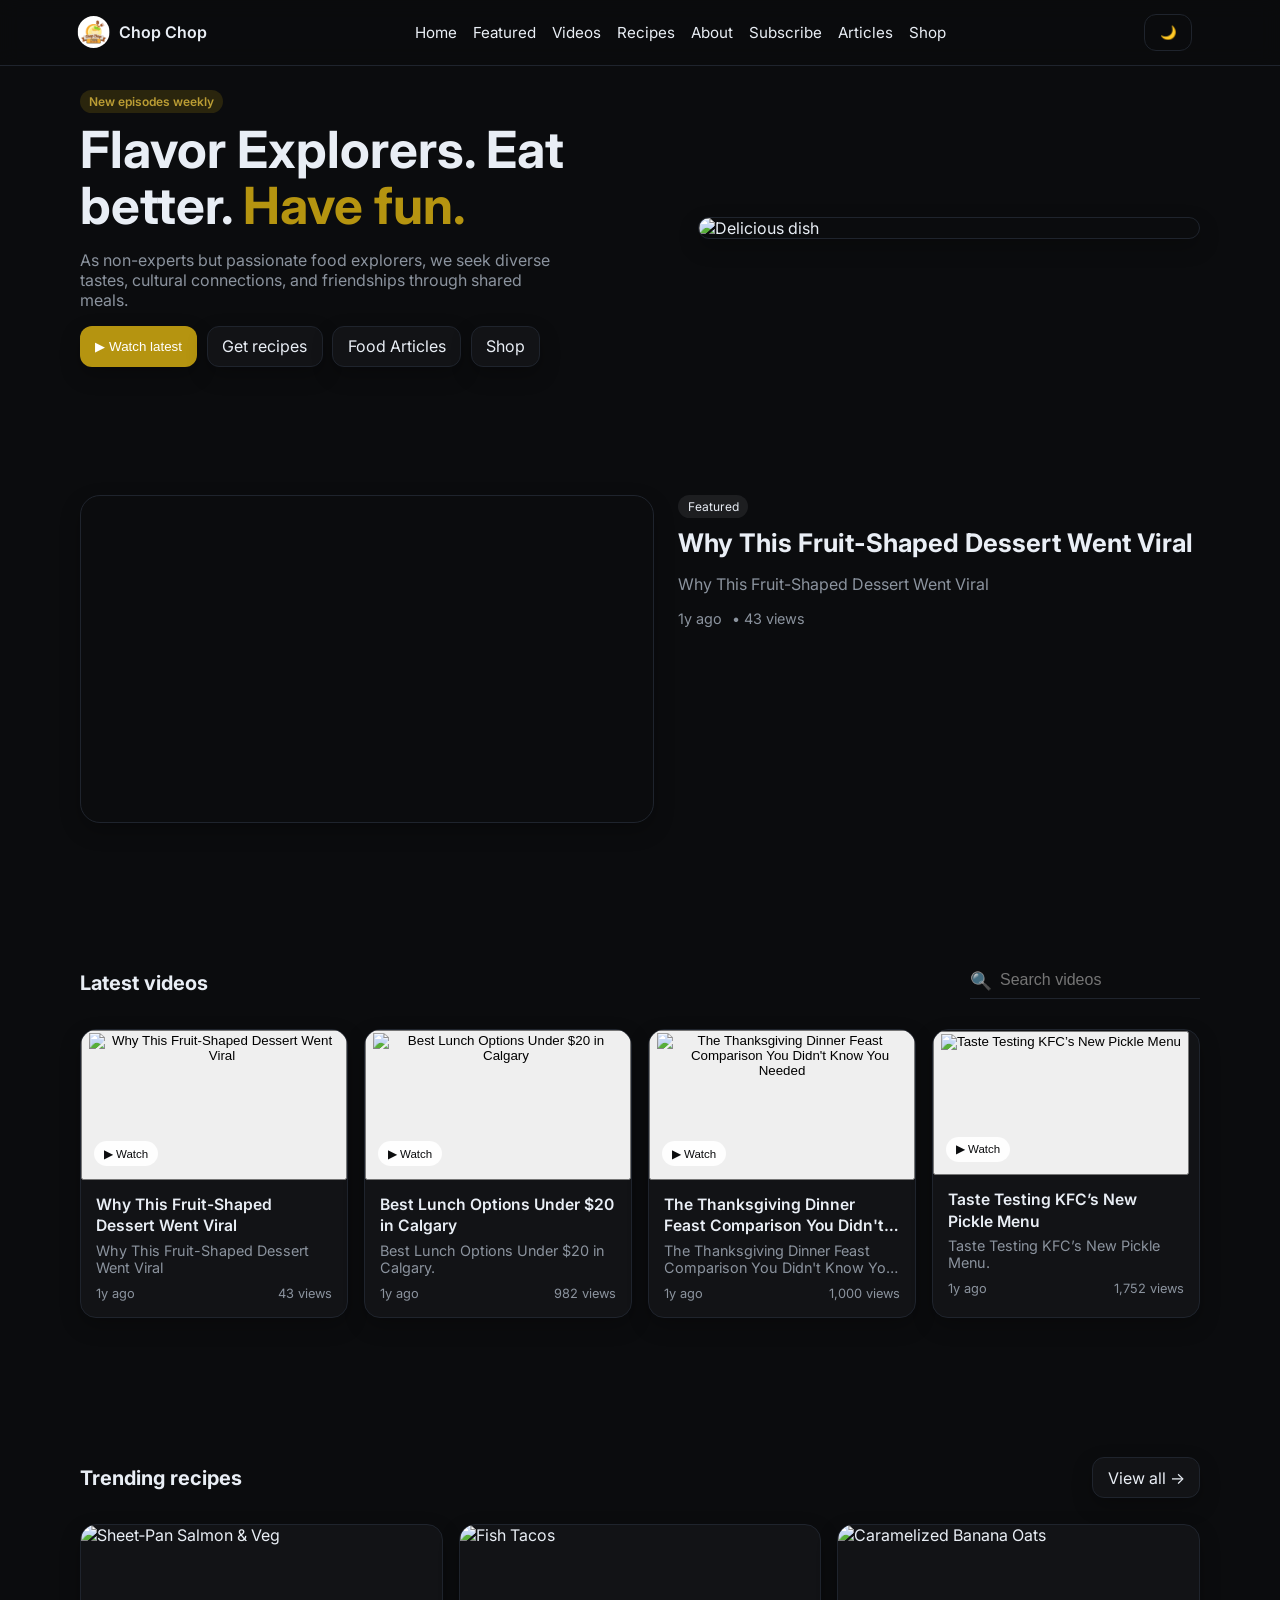
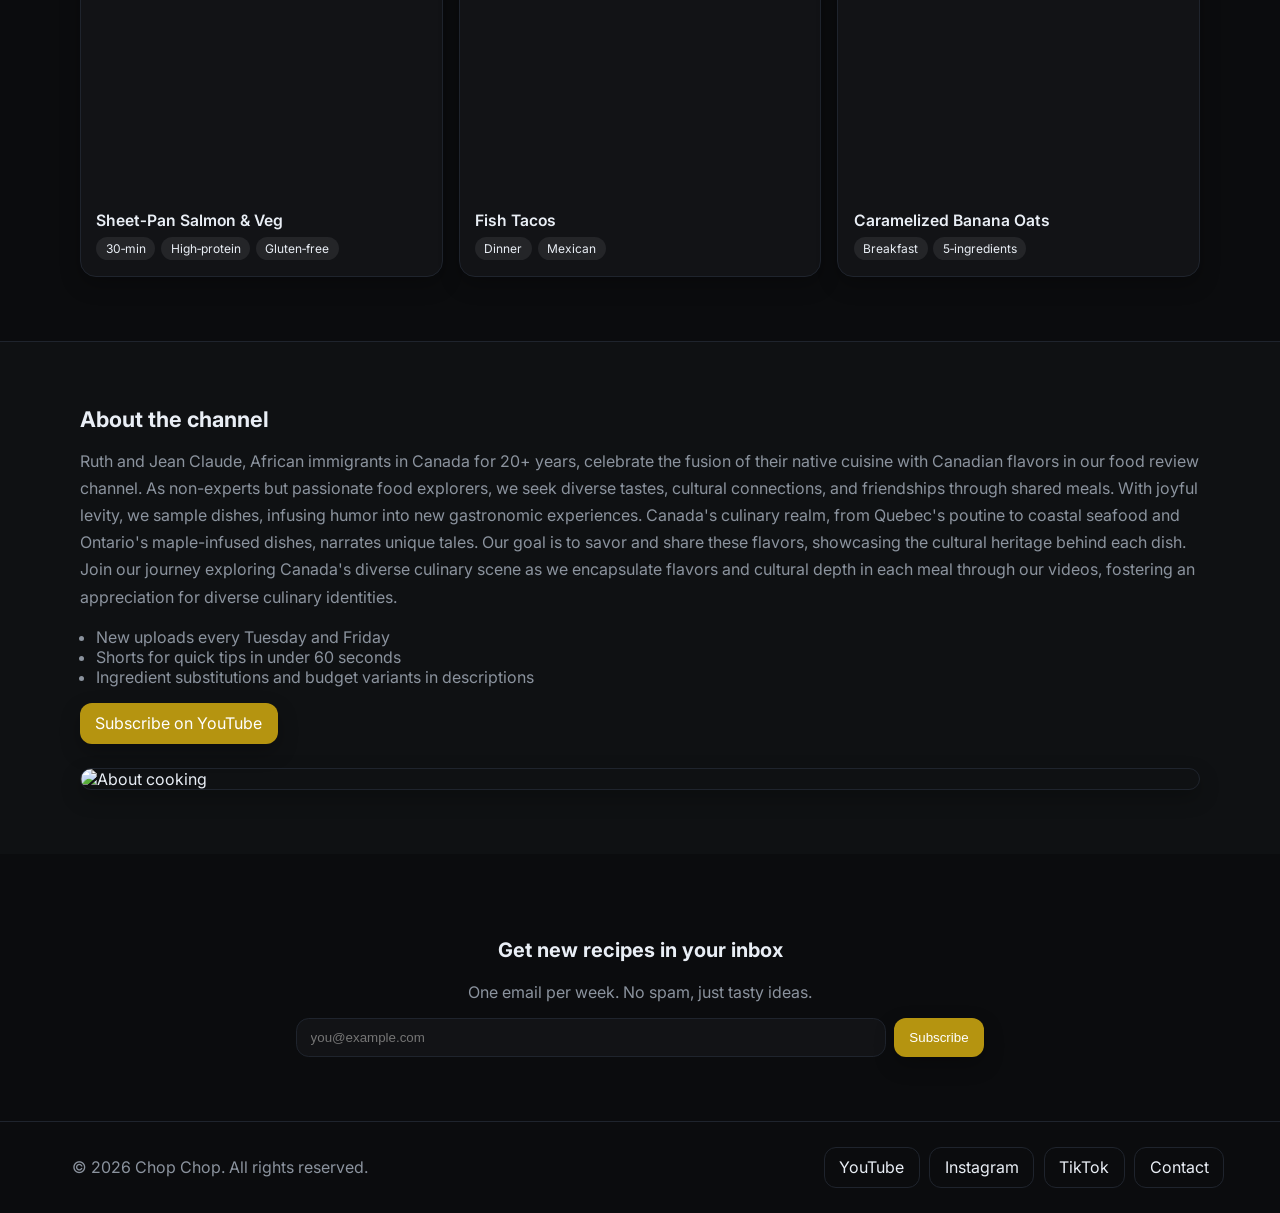
==== index.html @ d1174fd3 "#store page and search bar updates" ====
<!DOCTYPE html>
<html lang="en">
<head>
  <meta charset="utf-8" />
  <meta name="viewport" content="width=device-width, initial-scale=1" />
  <title>Chop Chop Food Channel</title>
  <link rel="icon" type="image/jpeg" href="channels4_profile.jpg">
  <link rel="preconnect" href="https://fonts.googleapis.com">
  <link rel="preconnect" href="https://fonts.gstatic.com" crossorigin>
  <link href="https://fonts.googleapis.com/css2?family=Inter:wght@400;500;600;700&display=swap" rel="stylesheet">
  <link rel="stylesheet" href="style.css">
</head>
<body class="page-transition">
  <header>
    <div class="container row">
      <a class="brand" href="#home">
        <img src="channels4_profile.jpg" alt="logo" />
        <span>Chop Chop</span>
      </a>
      <nav>
        <a class="scroll-btn" href="#home">Home</a>
        <a class="scroll-btn" href="#featured">Featured</a>
        <a class="scroll-btn" href="#videos">Videos</a>
        <a class="scroll-btn" href="#recipes">Recipes</a>
        <a class="scroll-btn" href="#about">About</a>
        <a class="scroll-btn" href="#newsletter">Subscribe</a>
        <a class="scroll-btn" href="articles.html">Articles</a>
        <a class="scroll-btn" href="store.html">Shop</a>
      </nav>
      <div style="display:flex; gap:.5rem; align-items:center; transform: translateX(-1.5rem);">
        <button class="btn ghost" id="themeBtn" aria-label="Toggle theme">🌙</button>
        <!--<a class="btn primary" href="https://youtube.com" target="_blank" rel="noreferrer">▶ Watch</a>-->
      </div>
    </div>
  </header>

  <main>
    <!-- Hero -->
    <section id="home" class="section" style="padding-top: 90px;">
      <div class="container hero">
        <div>
          <span class="badge">New episodes weekly</span>
          <h1>Flavor Explorers. Eat better. <span style="color:var(--primary)">Have fun.</span></h1>
          <p> As non-experts but passionate food explorers, we seek diverse tastes, cultural connections, and friendships through shared meals.</p>
          <div style="display:flex; flex-wrap:wrap; gap:.6rem; margin-top:1rem;">
            <button class="btn primary scroll-btn" id="watchLatest">▶ Watch latest</button>
            <a class="btn scroll-btn" href="#newsletter">Get recipes</a>
            <a class="btn" href="articles.html">Food Articles</a>
            <a class="btn" href="store.html">Shop</a>
          </div>
        </div>
        <div class="frame">
          <img src="https://images.unsplash.com/photo-1512058564366-18510be2db19?q=80&w=1600&auto=format&fit=crop" alt="Delicious dish" />
        </div>
      </div>
    </section>

    <!-- Featured -->
    <section id="featured" class="section">
      <div class="container split">
        <div class="frame">
         <iframe id="featuredPlayer" class="featured-iframe" src="" referrerpolicy="strict-origin-when-cross-origin" title="Featured video" allow="accelerometer; autoplay; clipboard-write; encrypted-media; gyroscope; picture-in-picture; web-share" allowfullscreen loading="lazy"></iframe>
        </div>
        <div>
          <span class="pill">Featured</span>
          <h2 id="featuredTitle" style="margin:.6rem 0  .4rem; font-size:1.6rem;">15‑Minute Creamy Garlic Pasta</h2>
          <p id="featuredDesc" class="muted">Weeknight‑friendly, ultra‑creamy pasta with pantry staples.</p>
          <div class="muted" style="margin-top:.6rem; display:flex; gap:.6rem; font-size:.9rem;">
            <span id="featuredWhen">today</span>
            <span id="featuredViews"></span>
          </div>
        </div>
      </div>
    </section>

    <!-- Latest videos -->
    <section id="videos" class="section">
      <div class="container">
        <div style="display:flex; align-items:center; justify-content:space-between; gap:.75rem; margin-bottom: .9rem;">
          <h3 style="font-size:1.25rem;">Latest videos</h3>
          <!--<div class="searchbar">
            <span>🔎</span>
            <input id="searchInput" placeholder="Search recipes, e.g., pasta" />
          </div>-->
          <!--<div style="display:flex; align-items:center; justify-content:flex-start;
            margin:1rem 0; max-width:400px; gap:.5rem;
            border-bottom:1px solid var(&#45;&#45;border); padding-bottom:.25rem;">-->
          <div style="
  display:flex;
  align-items:center;
  justify-content:flex-start;
  max-width:75%;
  gap:.5rem;
  border-bottom:1px solid var(--border);
  padding-bottom:.25rem;
  box-sizing:border-box;
">
            <span style="font-size:1.1rem; opacity:0.8;">🔍</span>
            <input id="searchInput"
                   placeholder="Search videos"
                   style="flex:1; border:none; outline:none; background:none; color:var(--text);
                font-size:1rem; padding:.3rem 0; text-align:left;" />
          </div>
        </div>
        <div id="gridVideos" class="grid videos"></div>
        <p id="noResults" class="muted" style="display:none; margin-top:.5rem;">No videos match that search.</p>
      </div>
    </section>

    <!-- Recipes showcase -->
    <section id="recipes" class="section">
      <div class="container">
        <div style="display:flex; align-items:center; justify-content:space-between; margin-bottom:.9rem;">
          <h3 style="font-size:1.25rem;">Trending recipes</h3>
          <a class="btn scroll-btn" href="#videos">View all →</a>
        </div>
        <div class="grid" style="grid-template-columns: 1fr; gap:1rem;" id="recipesGrid"></div>
      </div>
    </section>

    <!-- About -->
    <section id="about" class="section" style="background: color-mix(in oklab, var(--card) 70%, transparent); border-top:1px solid var(--border);">
      <div class="container" style="display:grid; gap:1.5rem;">
        <div class="prose">
          <h3>About the channel</h3>
          <p>Ruth and Jean Claude, African immigrants in Canada for 20+ years, celebrate the fusion of their native cuisine with Canadian flavors in our food review channel. As non-experts but passionate food explorers, we seek diverse tastes, cultural connections, and friendships through shared meals. With joyful levity, we sample dishes, infusing humor into new gastronomic experiences. Canada's culinary realm, from Quebec's poutine to coastal seafood and Ontario's maple-infused dishes, narrates unique tales. Our goal is to savor and share these flavors, showcasing the cultural heritage behind each dish. Join our journey exploring Canada's diverse culinary scene as we encapsulate flavors and cultural depth in each meal through our videos, fostering an appreciation for diverse culinary identities.</p>
          <ul>
            <li>New uploads every Tuesday and Friday</li>
            <li>Shorts for quick tips in under 60 seconds</li>
            <li>Ingredient substitutions and budget variants in descriptions</li>
          </ul>
          <div style="display:flex; gap:.6rem; margin-top:.6rem; flex-wrap:wrap;">
            <a class="btn primary" href="https://youtube.com/@ChopChopFoodChannel" target="_blank" rel="noreferrer">Subscribe on YouTube</a>
            <!--<a class="btn" href="https://instagram.com" target="_blank" rel="noreferrer">Instagram</a>-->
          </div>
        </div>
        <div class="frame">
          <img src="https://images.unsplash.com/photo-1550547660-d9450f859349?q=80&w=1600&auto=format&fit=crop" alt="About cooking" />
        </div>
      </div>
    </section>

    <!-- Newsletter -->
    <section id="newsletter" class="section">
      <div class="container" style="max-width: 720px;">
        <div style="text-align:center;">
          <h3 style="font-size:1.25rem;">Get new recipes in your inbox</h3>
          <p class="muted" style="margin-top:.25rem;">One email per week. No spam, just tasty ideas.</p>
        </div>
        <!--<form id="newsletterForm"  action="https://formsubmit.co/lawlamp@gmail.com" method="POST" target="_blank" style="display:flex; gap:.5rem; margin-top: 1rem; flex-wrap: wrap;">
          <input id="emailInput"  name="email" type="email" required placeholder="you@example.com" style="flex:1; min-width: 220px; padding:.7rem .85rem; border-radius:.8rem; border:1px solid var(&#45;&#45;border); background: var(&#45;&#45;card); color: var(&#45;&#45;text);" />
          <input type="hidden" name="_autoresponse" value="Thank you for subscribing! We’ll be in touch soon.">
          <button class="btn primary" type="submit">Subscribe</button>
        </form>-->
        <form id="newsletterForm" action="https://formsubmit.co/jcmarketing001@gmail.com" target="_blank" method="POST" style="display:flex; gap:.5rem; margin-top: 1rem; flex-wrap: wrap;">

          <!-- Subscriber Email -->
          <input id="emailInput" name="email" type="email" required
                 placeholder="you@example.com"
                 style="flex:1; min-width: 220px; padding:.7rem .85rem; border-radius:.8rem; border:1px solid var(--border); background: var(--card); color: var(--text);" />

          <!-- Send an automated reply to the entered email -->
          <input type="hidden" name="_autoresponse" value="Thank you for subscribing! We’ll be in touch soon.">

          <!-- Optional: Change email subject -->
          <input type="hidden" name="_subject" value="New Newsletter Subscription">

          <!-- Optional: prevent spam -->
          <input type="hidden" name="_captcha" value="false">

          <button class="btn primary" type="submit">Subscribe</button>
        </form>

        <p id="thanksMsg" style="display:none; margin-top:.5rem; color:#22c55e; text-align:center;">Thanks. Please check your inbox.</p>
      </div>
    </section>
  </main>

  <footer>
    <div class="container foot">
      <p class="muted" style="transform: translateX(0.5rem);">© <span id="year"></span> Chop Chop. All rights reserved.</p>
      <div style="display:flex; gap:.6rem; flex-wrap:wrap; transform: translateX(0.5rem)">
        <a class="btn ghost" href="https://youtube.com/@ChopChopFoodChannel" target="_blank" rel="noreferrer">YouTube</a>
        <a class="btn ghost" href="https://instagram.com/chopchopfoodchannel" target="_blank" rel="noreferrer">Instagram</a>
        <a class="btn ghost" href="https://tiktok.com/@chopchopfoodchannel" target="_blank" rel="noreferrer">TikTok</a>
        <a class="btn ghost" href="https://mail.google.com/mail/?view=cm&fs=1&to=jcmarketing001@gmail.com" target="_blank">Contact</a>
      </div>
    </div>
  </footer>

  <script src="theme.js"></script>
  <script>
    // ========== CONFIG ==========
    const YT_SETTINGS = {
      apiKey: "AIzaSyC3Fn5xWiuq4AZeYokBpB70dAhtaXCj_GI", // ← add your YouTube Data API v3 key
      channelId: "UCRcTuk13dASkymAkdp1Fttw", // ← add your channel ID
      maxResults: 8,
    };

    // ========== SAMPLE DATA (fallback) ==========
    const SAMPLE_VIDEOS = [
      { id: "RU9yadndpPI", title: "Why This Fruit-Shaped Dessert Went Viral", thumbnail: "https://img.youtube.com/vi/RU9yadndpPI/hqdefault.jpg", publishedAt: "2025-11-02T12:00:00Z", description: "Why This Fruit-Shaped Dessert Went Viral", views: 43 },
      { id: "7UucsadlIg0", title: "Best Lunch Options Under $20 in Calgary", thumbnail: "https://i.ytimg.com/vi/7UucsadlIg0/hqdefault.jpg", publishedAt: "2025-10-25T12:00:00Z", description: "Best Lunch Options Under $20 in Calgary.", views: 982 },
      { id: "Rvq8aLhjl8E", title: "The Thanksgiving Dinner Feast Comparison You Didn't Know You Needed", thumbnail: "https://i.ytimg.com/vi/Rvq8aLhjl8E/hqdefault.jpg", publishedAt: "2025-10-13T12:00:00Z", description: "The Thanksgiving Dinner Feast Comparison You Didn't Know You Needed.", views: 1000 },
      { id: "-SIFlgUw-yA", title: "Taste Testing KFC’s New Pickle Menu", thumbnail: "https://i.ytimg.com/vi/-SIFlgUw-yA/hqdefault.jpg", publishedAt: "2025-10-06T12:00:00Z", description: "Taste Testing KFC’s New Pickle Menu.", views: 1752 },
    ];

    const TRENDING_RECIPES = [
      { title: "Sheet‑Pan Salmon & Veg", img: "https://images.unsplash.com/photo-1544025162-d76694265947?q=80&w=1200&auto=format&fit=crop", tags: ["30‑min", "High‑protein", "Gluten‑free"] },
      { title: "Fish Tacos", img: "https://images.immediate.co.uk/production/volatile/sites/30/2022/08/Fish-Tacos-1337495.jpg?quality=90&webp=true&resize=700,636?q=80&w=1200&auto=format&fit=crop", tags: ["Dinner", "Mexican"] },
      { title: "Caramelized Banana Oats", img: "https://images.unsplash.com/photo-1481391032119-d89fee407e44?q=80&w=1200&auto=format&fit=crop", tags: ["Breakfast", "5‑ingredients"] },
    ];

    // ========== UTILITIES ==========
    const $ = (sel) => document.querySelector(sel);
    const $$ = (sel) => Array.from(document.querySelectorAll(sel));

    function num(n){
      if(n === undefined || n === null) return "";
      return new Intl.NumberFormat().format(n);
    }
    function timeAgo(iso){
      const d = new Date(iso);
      const diff = Date.now() - d.getTime();
      const days = Math.floor(diff / (1000*60*60*24));
      if(days < 1) return "today";
      if(days < 7) return days+"d ago";
      const weeks = Math.floor(days/7);
      if(weeks < 5) return weeks+"w ago";
      const months = Math.floor(days/30);
      if(months < 12) return months+"mo ago";
      const years = Math.floor(days/365);
      return years+"y ago";
    }

    // ========== STATE ==========
    let videos = [...SAMPLE_VIDEOS];
    let featured = {...SAMPLE_VIDEOS[0]};

    // ========== RENDER ==========

    function renderFeatured() {
      const player = document.getElementById("featuredPlayer");
      const title = document.getElementById("featuredTitle");
      const desc = document.getElementById("featuredDesc");
      const when = document.getElementById("featuredWhen");
      const views = document.getElementById("featuredViews");

      player.src = `https://www.youtube-nocookie.com/embed/${featured.id}?autoplay=1&mute=1`;
      title.textContent = featured.title;
      desc.textContent = featured.description || "";
      when.textContent = timeAgo(featured.publishedAt);
      views.textContent = featured.views ? `• ${num(featured.views)} views` : "";
    }


    function renderGrid(list) {
      const grid = document.getElementById("gridVideos");
      grid.innerHTML = "";

      list.forEach(v => {
        const card = document.createElement("article");
      card.className = "card";

      card.innerHTML = `
      <button class="thumb" aria-label="Play ${v.title}">
        <img src="${v.thumbnail}" alt="${v.title}">
        <span class="watch-pill">▶ Watch</span>
      </button>
      <div class="card-body">
        <div class="title">${v.title}</div>
        <div class="desc">${v.description || ""}</div>
        <div class="meta">
          <span>${timeAgo(v.publishedAt)}</span>
          <span>${v.views ? num(v.views) + " views" : "YouTube"}</span>
        </div>
      </div>
    `;

      card.querySelector(".thumb").addEventListener("click", () => {
        featured = v;
      renderFeatured();
      window.scrollTo({
        top: document.getElementById("featured").offsetTop - 64,
        behavior: "smooth"
      });
    });

      grid.appendChild(card);
    });
    }


    function renderRecipes(){
      const wrap = document.getElementById("recipesGrid");
      wrap.style.gridTemplateColumns = window.innerWidth >= 768 ? "repeat(3, 1fr)" : "1fr";
      wrap.innerHTML = "";
      TRENDING_RECIPES.forEach(r => {
        const card = document.createElement("article");
        card.className = "card";
        const tags = r.tags.map(t => `<span class="pill" style="margin-right:.35rem;">${t}</span>`).join("");
        card.innerHTML = `
          <div class="thumb" style="aspect-ratio:4/3;">
            <img src="${r.img}" alt="${r.title}">
          </div>
          <div class="card-body">
            <div class="title">${r.title}</div>
            <div class="desc">${tags}</div>
          </div>`;
        wrap.appendChild(card);
      });
    }

    // ========== SEARCH ==========
    /*function applySearch(){
      const q = $("#searchInput").value.trim().toLowerCase();
      const filtered = q ? videos.filter(v => v.title.toLowerCase().includes(q) || (v.description||"").toLowerCase().includes(q)) : videos;
      $("#noResults").style.display = filtered.length ? "none" : "block";
      renderGrid(filtered);
    }*/

    function applySearch() {
      const q = $("#searchInput").value.trim().toLowerCase();
      const filtered = q
              ? videos.filter(v =>
      v.title.toLowerCase().includes(q) ||
      (v.description || "").toLowerCase().includes(q)
    )
    : videos;

      const grid = $("#gridVideos");
      const noResults = $("#noResults");

      // Fade out before updating content
      grid.classList.add("fade-out");

      setTimeout(() => {
        renderGrid(filtered);

      // Fade back in after re-render
      requestAnimationFrame(() => {
        grid.classList.remove("fade-out");
    });

      // Handle "no results" message
      noResults.style.display = filtered.length ? "none" : "block";
    }, 300); // match your CSS transition (e.g., .25s ease)
    }


    // ========== YOUTUBE API FETCH ==========
    async function tryLoadFromYouTube(){
      const { apiKey, channelId, maxResults } = YT_SETTINGS;
      if(!apiKey || !channelId) return; // keep sample data
      try {
        const base = new URL("https://www.googleapis.com/youtube/v3/search");
        base.searchParams.set("key", apiKey);
        base.searchParams.set("channelId", channelId);
        base.searchParams.set("part", "snippet");
        base.searchParams.set("order", "date");
        base.searchParams.set("maxResults", String(maxResults || 8));
        const res = await fetch(base.toString());
        const data = await res.json();
        const items = (data.items||[]).filter(it => it.id && it.id.videoId);
        const ids = items.map(it => it.id.videoId).join(",");
        let statsMap = {};
        if(ids){
          const sUrl = new URL("https://www.googleapis.com/youtube/v3/videos");
          sUrl.searchParams.set("key", apiKey);
          sUrl.searchParams.set("id", ids);
          sUrl.searchParams.set("part", "statistics");
          const sRes = await fetch(sUrl.toString());
          const sData = await sRes.json();
          (sData.items||[]).forEach(v => statsMap[v.id] = Number(v.statistics?.viewCount||0));
        }
        const parsed = items.map(it => ({
          id: it.id.videoId,
          title: it.snippet.title,
          thumbnail: it.snippet.thumbnails?.high?.url || it.snippet.thumbnails?.medium?.url,
          publishedAt: it.snippet.publishedAt,
          description: it.snippet.description,
          views: statsMap[it.id.videoId],
        }));
        if(parsed.length){
          videos = parsed;
          featured = parsed[0];
        }
      } catch (e) {
        console.warn("YouTube API error. Using sample data.", e);
      }
    }

    // ========== EVENTS ==========
    document.getElementById("watchLatest").addEventListener("click", () => {
      document.getElementById("videos").scrollIntoView({ behavior: "smooth", block: "start" });
    });

    /*document.getElementById("newsletterForm").addEventListener("submit", (e) => {
      //e.preventDefault();
      // TODO: connect to your email service
      document.getElementById("thanksMsg").style.display = "block";
    });*/

    /*document.getElementById("themeBtn").addEventListener("click", () => {
      const light = document.documentElement.classList.toggle("light");
      document.getElementById("themeBtn").textContent = light ? "☀️" : "🌙";
    });*/

    document.getElementById("searchInput").addEventListener("input", applySearch);

    // ========== INIT ==========
    (async function init(){
      document.getElementById("year").textContent = new Date().getFullYear();
      await tryLoadFromYouTube();
      renderFeatured();
      renderGrid(videos);
      renderRecipes();
      applySearch();
      window.addEventListener('resize', renderRecipes);
    })();
  </script>
</body>
</html>
---- style.css ----
:root {
      --bg: #0b0c0e;
      --card: #121316;
      --muted: #8b939e;
      --text: #e9eef5;
      --border: #1f242d;
      --primary: /*#ff5d57;*/ #B59410;
      --ring: rgba(255,255,255,0.06);
      --shadow: 0 8px 20px rgba(0,0,0,0.25);
     --header-height: 90px;
    }
    :root.light {
      --bg: #ffffff;
      --card: #f8fafc;
      --muted: #5b6472;
      --text: #0d1117;
      --border: #e5e7eb;
      --ring: rgba(0,0,0,0.06);
      --shadow: 0 8px 24px rgba(2,6,23,0.08);
    }
    * { box-sizing: border-box; }
    html, body { height: 100%;scroll-behavior: smooth; }
    body {
        display: flex;
        flex-direction: column;
      margin: 0;
      font-family: Inter, system-ui, -apple-system, Segoe UI, Roboto, Helvetica, Arial, "Apple Color Emoji", "Segoe UI Emoji";
      background: var(--bg);
      color: var(--text);
      -webkit-font-smoothing: antialiased;
      -moz-osx-font-smoothing: grayscale;
    }
    a { color: inherit; text-decoration: none; }
    img { display: block; max-width: 100%; }
    .container { width: 100%; max-width: 1152px; margin: 0 auto; padding: 0 1rem; }
    /*header {
      position: sticky; top: 0; z-index: 50; backdrop-filter: blur(10px);
      background: color-mix(in oklab, var(--bg) 85%, transparent);
      border-bottom: 1px solid var(--border);
    }*/
    header {
      position: fixed;
      top: 0;
      left: 0;
      width: 100%;
      z-index: 999; /* make sure it’s above cards */
      backdrop-filter: blur(10px);
      background: color-mix(in oklab, var(--bg) 85%, transparent);
      border-bottom: 1px solid var(--border);
    }


 .store-grid {
     display: grid;
     gap: 1rem;
     grid-template-columns: repeat(4, 1fr);
     text-align: left; /* keeps product text aligned nicely */
 }

 /* Tablet: 2 items per row */
 @media (max-width: 900px) {
     .store-grid {
         grid-template-columns: repeat(2, 1fr);
     }
 }

 /* Mobile: 1 item per row */
 @media (max-width: 600px) {
     .store-grid {
         grid-template-columns: 1fr;
     }
 }

 .article-card {
     display: grid;
     grid-template-columns: 140px 1fr;
     gap: 1rem;
     padding: 1rem 0;
     border-bottom: 1px solid var(--border);
     align-items: start;
 }

 .article-card img {
     width: 140px;
     height: 100px;
     object-fit: cover;
     border-radius: .6rem;
 }

 /* Mobile responsive stack */
 @media (max-width: 600px) {
     .article-card {
         grid-template-columns: 1fr;
     }

     .article-card img {
         width: 100%;
         height: 200px;
     }
 }


 .row { display: flex; align-items: center; justify-content: space-between; gap: .75rem; padding: .9rem 0; }
    .brand { display: inline-flex; align-items: center; gap: .6rem; font-weight: 600; transform: translateX(0.85rem);}
    .brand img { width: 32px; height: 32px; border-radius: 50%; object-fit: cover; }
    nav { display: none; gap: 1rem; font-size: .95rem; }
    @media (min-width: 768px){ nav { display: flex; } }
    .btn { display: inline-flex; align-items: center; gap: .5rem; padding: .6rem .9rem; border-radius: .75rem; border: 1px solid var(--border); background: var(--card); box-shadow: var(--shadow); cursor: pointer; color: var(--text); }
    .btn.primary { background: var(--primary); border-color: transparent; color: white; }
    .btn.ghost { background: transparent; box-shadow: none; }
    .icon { width: 18px; height: 18px; display: inline-block; }

    .section { padding: 3rem 0; flex: 1; }
    @media (min-width: 768px){ .section { padding: 4rem 0; } }

    .badge { display:inline-block; padding:.25rem .55rem; border-radius: 999px; background: color-mix(in oklab, var(--primary) 18%, transparent); color: color-mix(in oklab, var(--primary) 92%, white); font-weight:600; font-size:.75rem; }

    .hero { display: grid; align-items: center; gap: 2rem; }
    @media (min-width: 768px){ .hero { grid-template-columns: 1.15fr 1fr; gap: 2.5rem; } }
    .hero h1 { font-size: clamp(1.9rem, 2.5vw + 1.2rem, 3.25rem); line-height: 1.1; margin:.5rem 0 1rem; }
    .hero p { color: var(--muted); max-width: 48ch; }
    .frame { border-radius: 1.25rem; overflow: hidden; border: 1px solid var(--border); box-shadow: var(--shadow); }

    .grid { display: grid; gap: 1rem; }
    .grid.videos { grid-template-columns: 1fr; }
    @media (min-width: 640px){ .grid.videos { grid-template-columns: repeat(2, 1fr); } }
    @media (min-width: 1024px){ .grid.videos { grid-template-columns: repeat(4, 1fr); } }

    .card { background: var(--card); border: 1px solid var(--border); border-radius: 1rem; overflow: hidden; box-shadow: var(--shadow); transition: transform .2s ease; }
    .card:hover { transform: translateY(-2px); }
    .thumb { position: relative; aspect-ratio: 16/9; overflow: hidden; }
    .thumb img { width:100%; height:100%; object-fit: cover; transition: transform .3s ease; }
    .card:hover .thumb img { transform: scale(1.04); }
    .watch-pill { position: absolute; left: .7rem; bottom: .7rem; background: color-mix(in oklab, white 92%, transparent); color: #0b0c0e; padding:.35rem .6rem; border-radius: 999px; font-size: .72rem; display: inline-flex; align-items: center; gap: .35rem; }
    :root.light .watch-pill { background: color-mix(in oklab, #000 35%, white); color: white; }
    .card-body { padding: .9rem .95rem 1rem; }
    .title { font-size: .98rem; font-weight: 600; line-height: 1.35; display: -webkit-box; -webkit-line-clamp: 2; -webkit-box-orient: vertical; overflow: hidden; }
    .desc { margin-top:.35rem; color: var(--muted); font-size: .9rem; display: -webkit-box; -webkit-line-clamp: 2; -webkit-box-orient: vertical; overflow: hidden; }
    .meta { margin-top:.6rem; color: var(--muted); font-size: .8rem; display:flex; justify-content: space-between; }

    .split { display:grid; gap: 1.5rem; }
    @media (min-width: 1024px){ .split { grid-template-columns: 1.1fr 1fr; } }

    .searchbar { display:flex; align-items:center; gap:.5rem; border:1px solid var(--border); background: var(--card); padding:.5rem .7rem; border-radius:.8rem; }
    .searchbar input { all:unset; width:100%; font-size:.95rem; color: var(--text); }
    .muted { color: var(--muted); }

    .prose h3 { font-size: 1.35rem; margin: 0 0 .6rem; }
    .prose p { color: var(--muted); line-height: 1.7; }
    .prose ul { padding-left: 1rem; color: var(--muted); }

    footer { border-top: 1px solid var(--border); }
    .foot { display:flex; flex-direction: column; gap: .75rem; padding: 1.2rem 0; }
    @media (min-width: 768px){ .foot { flex-direction: row; align-items: center; justify-content: space-between; } }

    .featured-iframe { width: 100%; aspect-ratio: 16/9; border: 0; }
    .pill { display:inline-block; padding:.25rem .6rem; border-radius:999px; background: color-mix(in oklab, var(--text) 8%, transparent); color: var(--text); font-size:.75rem; }

 /* Page Transition */
 .page-transition {
     opacity: 0;
     transition: opacity .45s ease;
 }

 body {
     opacity: 1;
     transition: opacity .45s ease;
 }

 /* Fade animation when articles update */
/* #articlesList {
     opacity: 1;
     transition: opacity .25s ease;
 }

 #articlesList.fade-out {
     opacity: 0;
 }*/

 #articlesList,
 .store-grid {
     opacity: 1;
     transition: opacity .25s ease;
 }

 #articlesList.fade-out,
 .store-grid.fade-out {
     opacity: 0;
 }

 .mobile-nav-pair {
     display: none;
 }

 /* Make text slightly larger on mobile */
 /* On tablet, header height shrinks a bit */
 @media (max-width: 900px) {
     :root {
         --header-height: 80px;
     }
     /*.scroll-btn {
         display: none !important;
     }*/
 }
 @media (max-width: 600px) {
     :root {
         --header-height: 70px;
     }
     html {
         font-size: 18px; /* adjust to 19px or 20px if you want bigger */
     }

     .card .title {
         font-size: 1.1rem;
     }

     .card .meta {
         font-size: 1rem;
     }

     nav a {
         font-size: 1rem;
     }
     .mobile-nav-pair {
         display: block;
     }
     /*.scroll-btn {
         display: none !important;
     }*/
 }

 #gridVideos {
     opacity: 1;
     transition: opacity 0.3s ease;
 }
 #gridVideos.fade-out {
     opacity: 0;
 }


 html {
     scroll-behavior: smooth;
     scroll-padding-top: var(--header-height);
 }
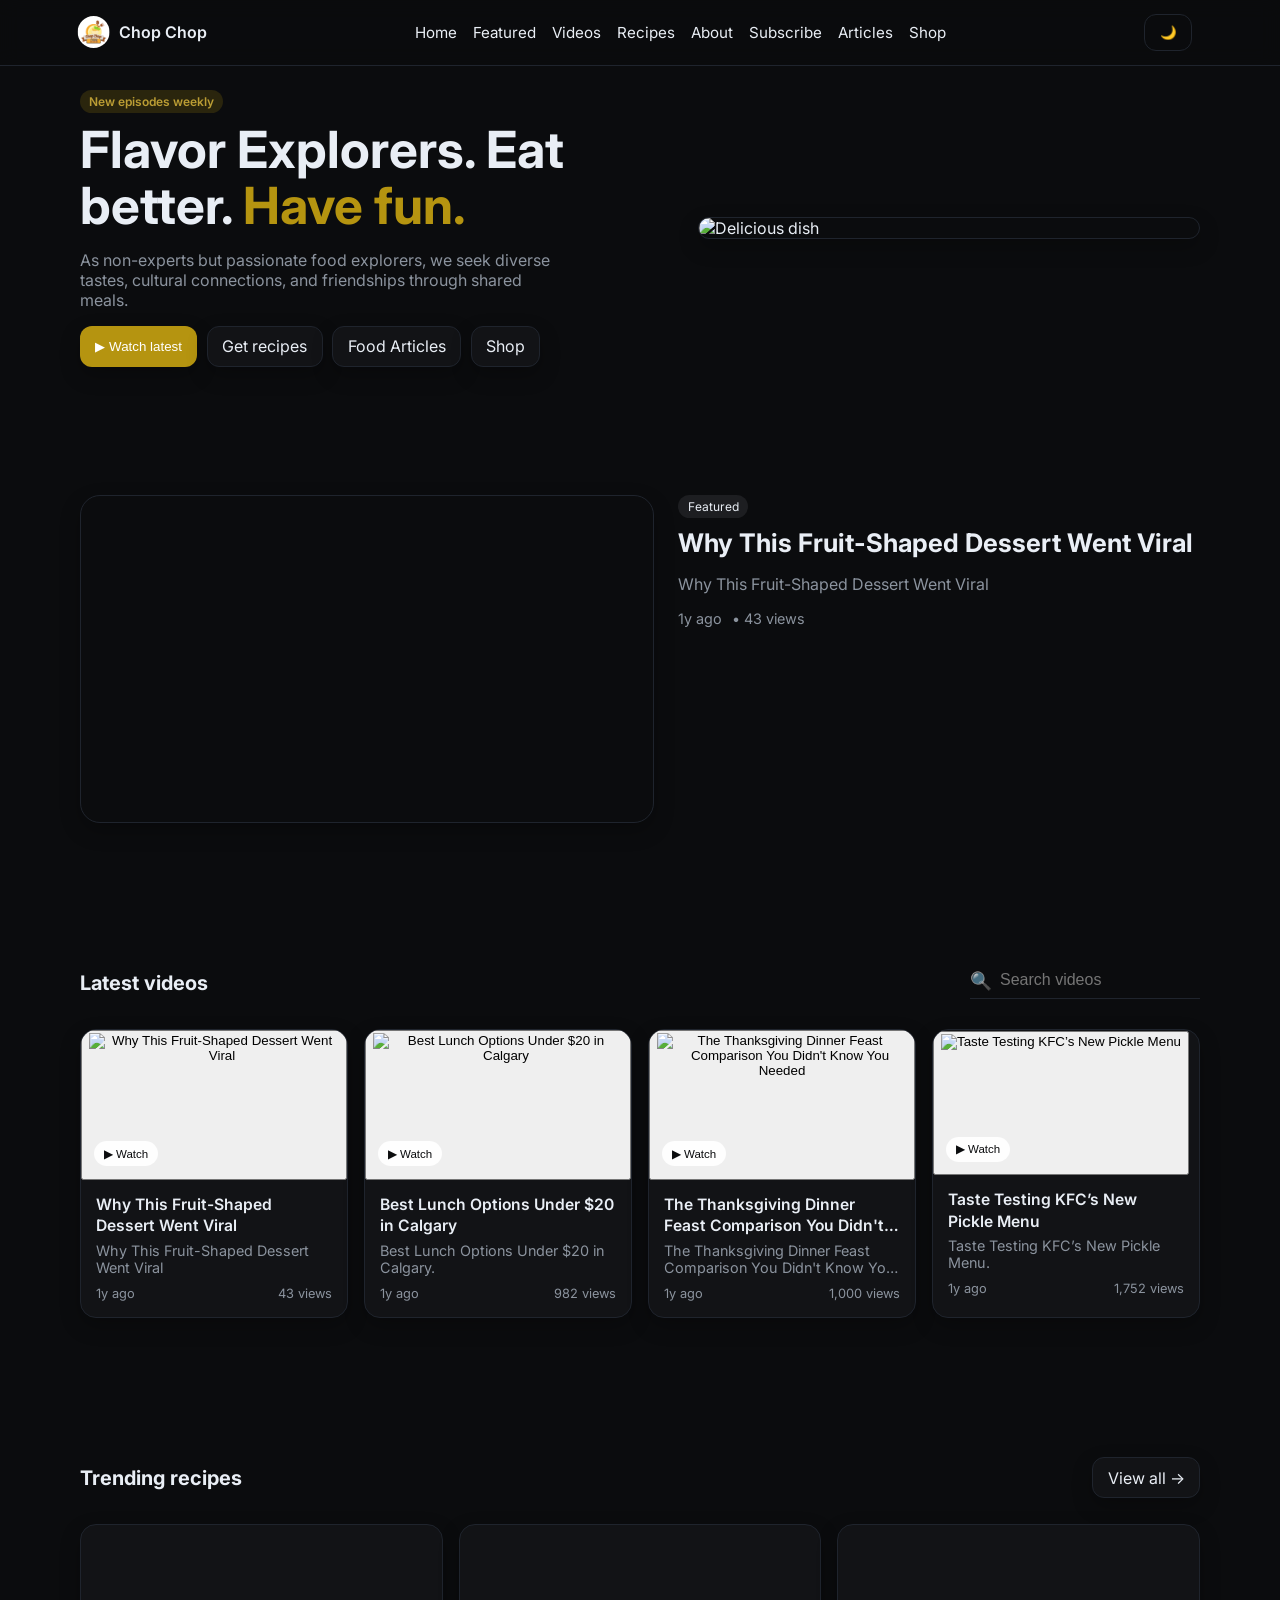
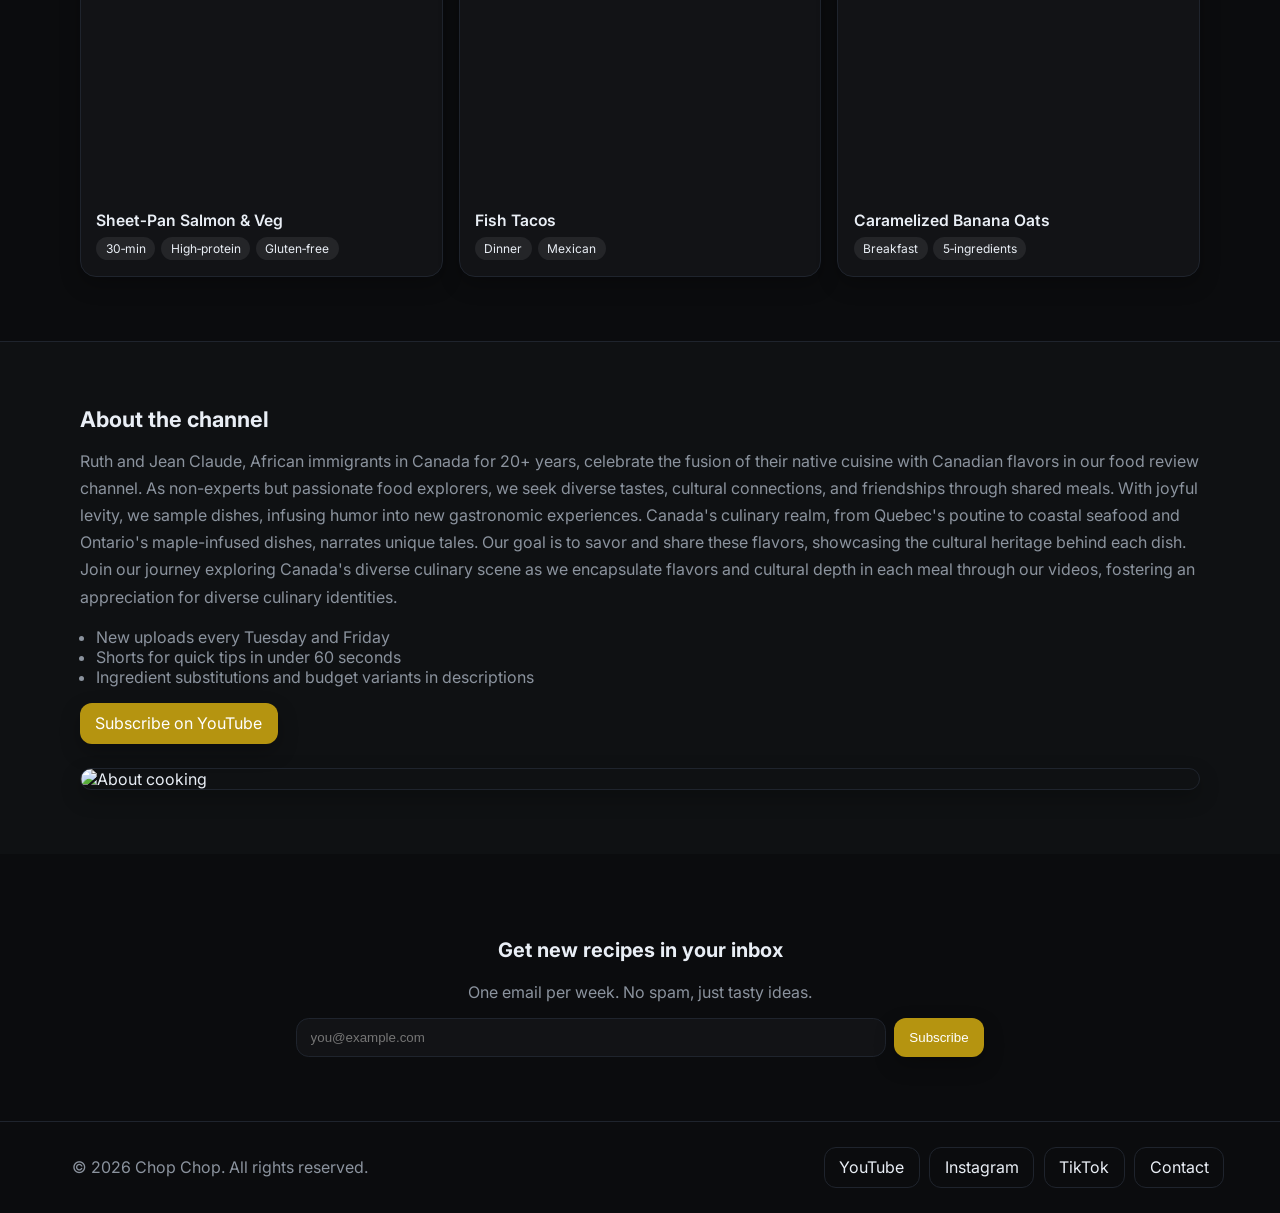
==== commit 49d502a5: "#store page and search bar updates" ====
--- a/index.html
+++ b/index.html
@@ -89,7 +89,7 @@
   display:flex;
   align-items:center;
   justify-content:flex-start;
-  max-width:75%;
+  max-width:90%;
   gap:.5rem;
   border-bottom:1px solid var(--border);
   padding-bottom:.25rem;
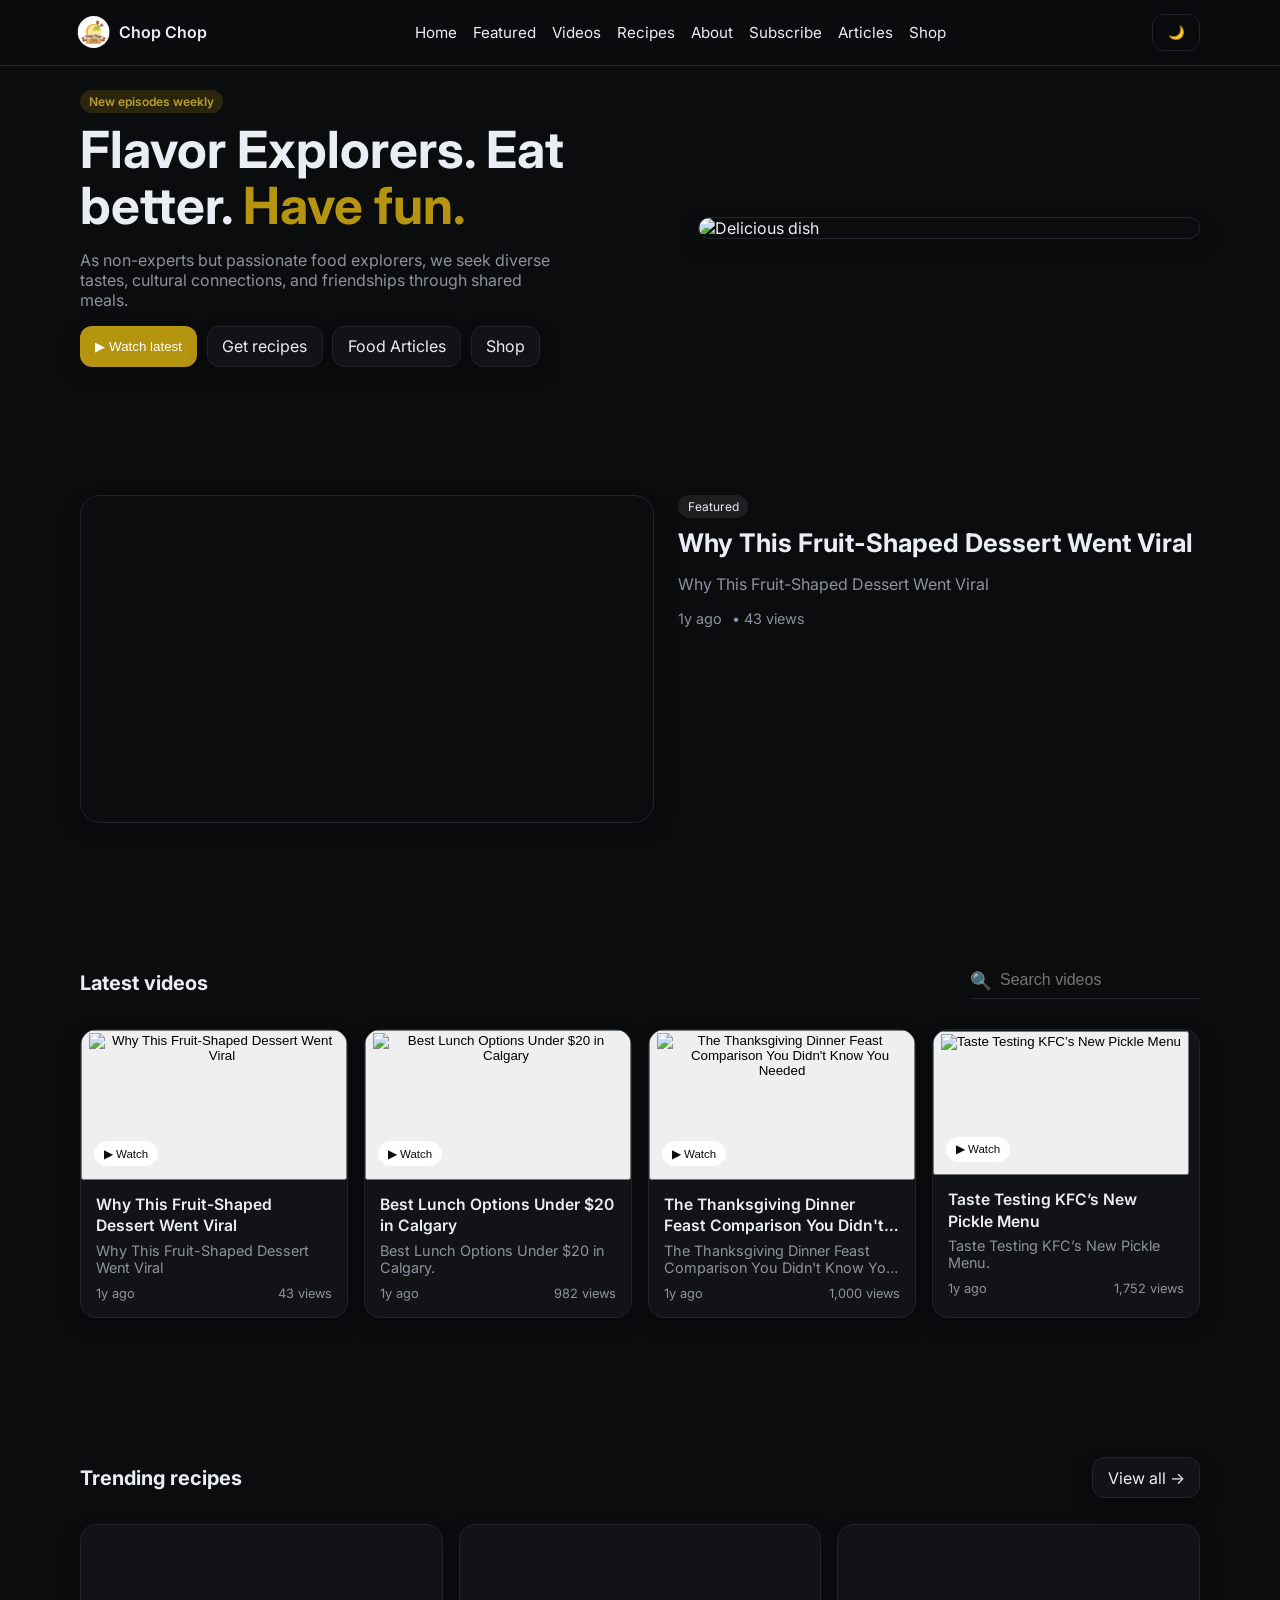
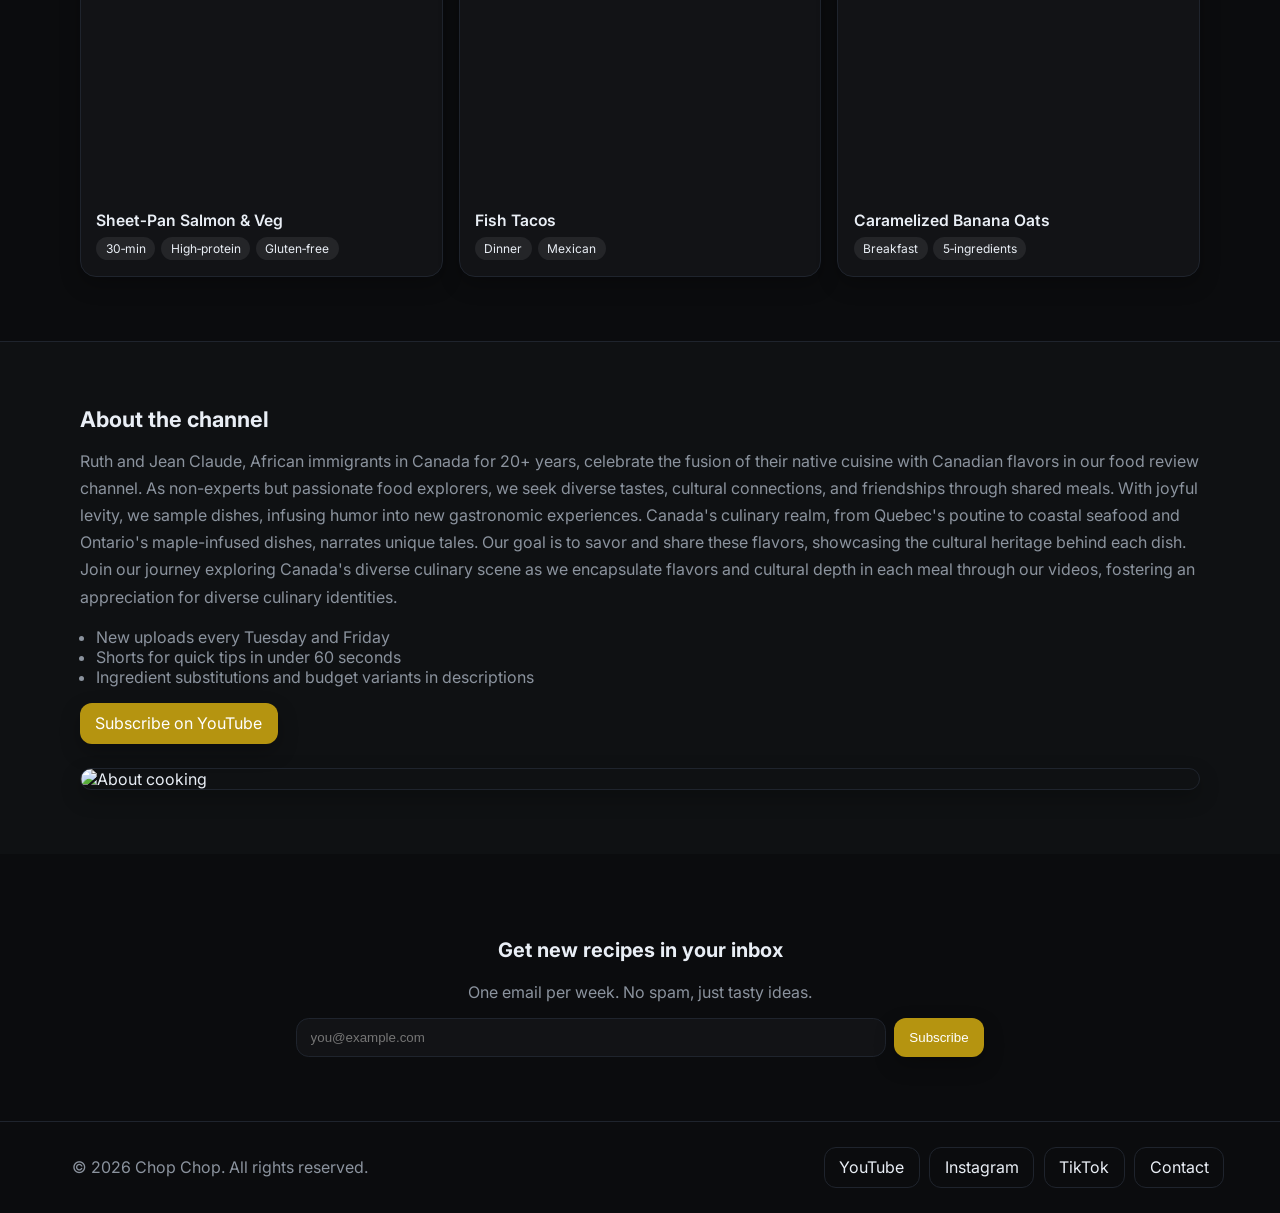
==== commit 1bdaba50: "#store page and search bar updates" ====
--- a/index.html
+++ b/index.html
@@ -27,7 +27,7 @@
         <a class="scroll-btn" href="articles.html">Articles</a>
         <a class="scroll-btn" href="store.html">Shop</a>
       </nav>
-      <div style="display:flex; gap:.5rem; align-items:center; transform: translateX(-1.5rem);">
+      <div style="display:flex; gap:.5rem; align-items:center; transform: translateX(-1rem);">
         <button class="btn ghost" id="themeBtn" aria-label="Toggle theme">🌙</button>
         <!--<a class="btn primary" href="https://youtube.com" target="_blank" rel="noreferrer">▶ Watch</a>-->
       </div>
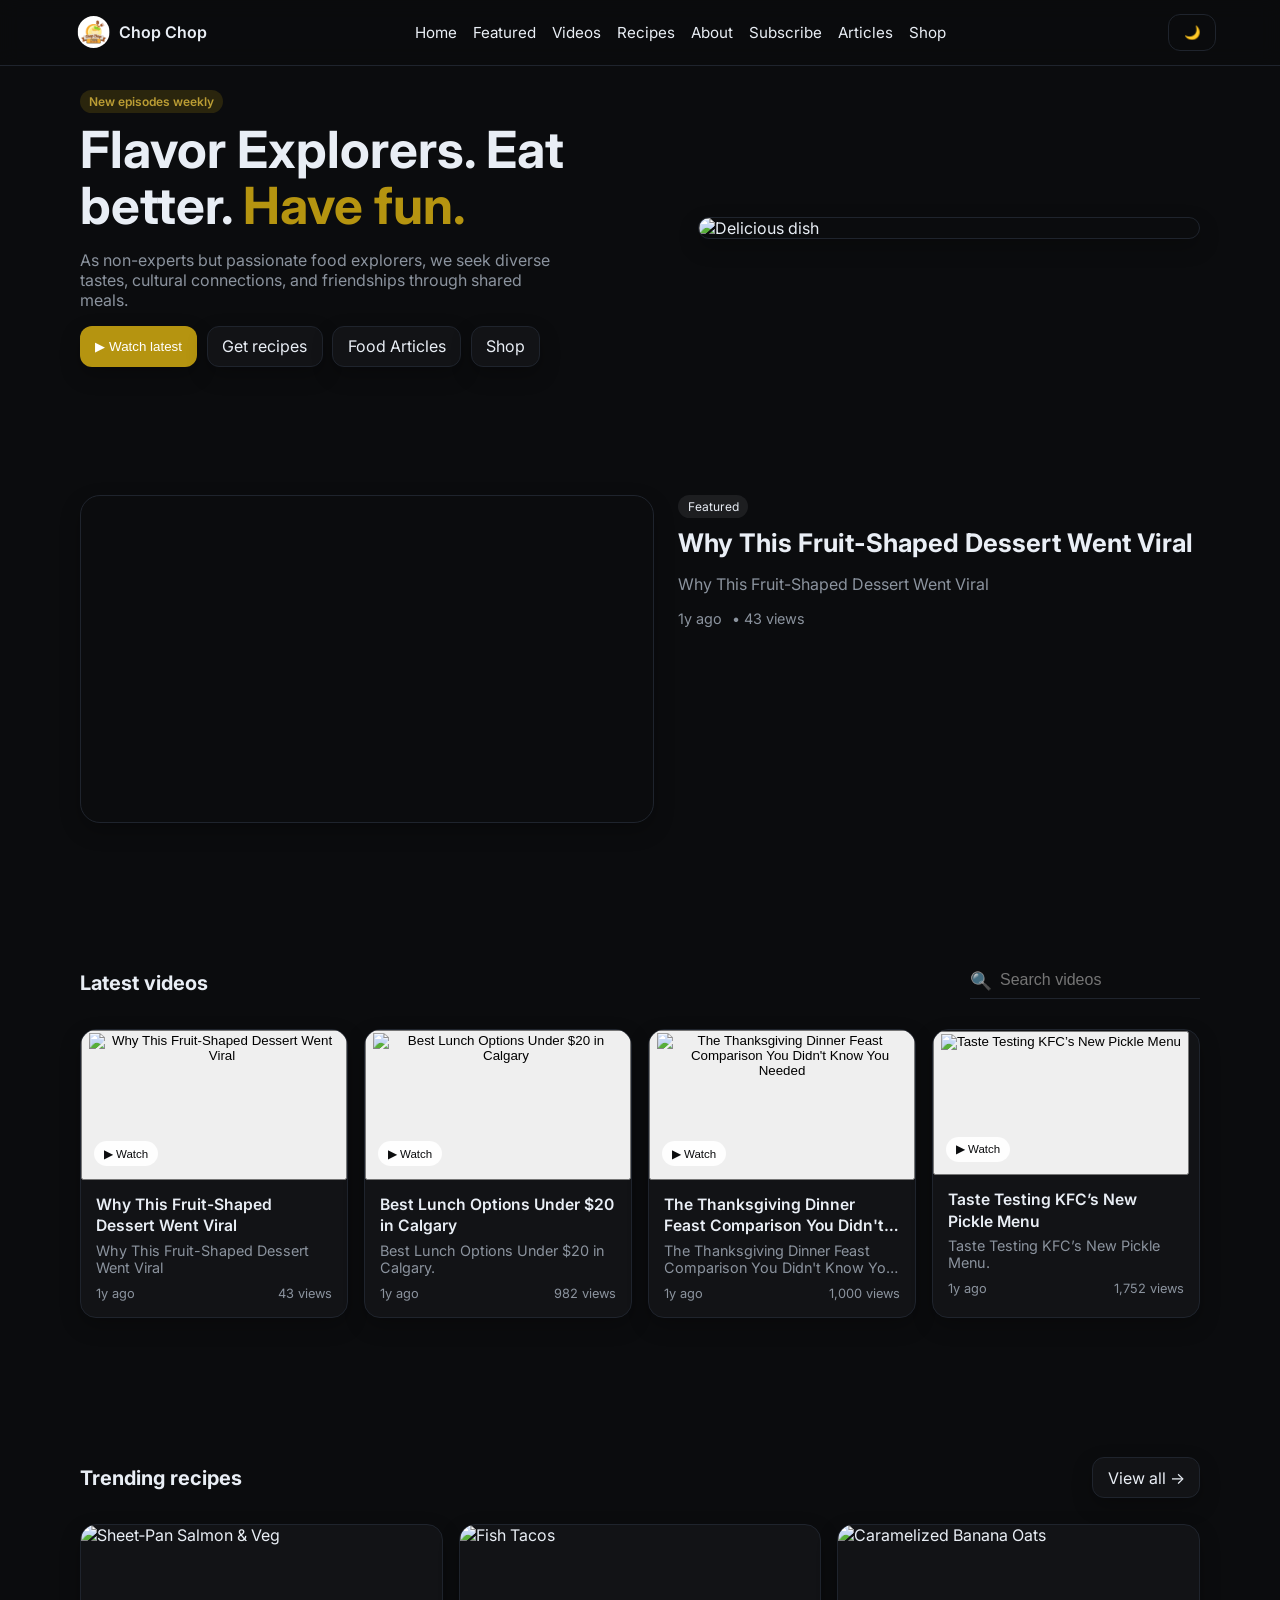
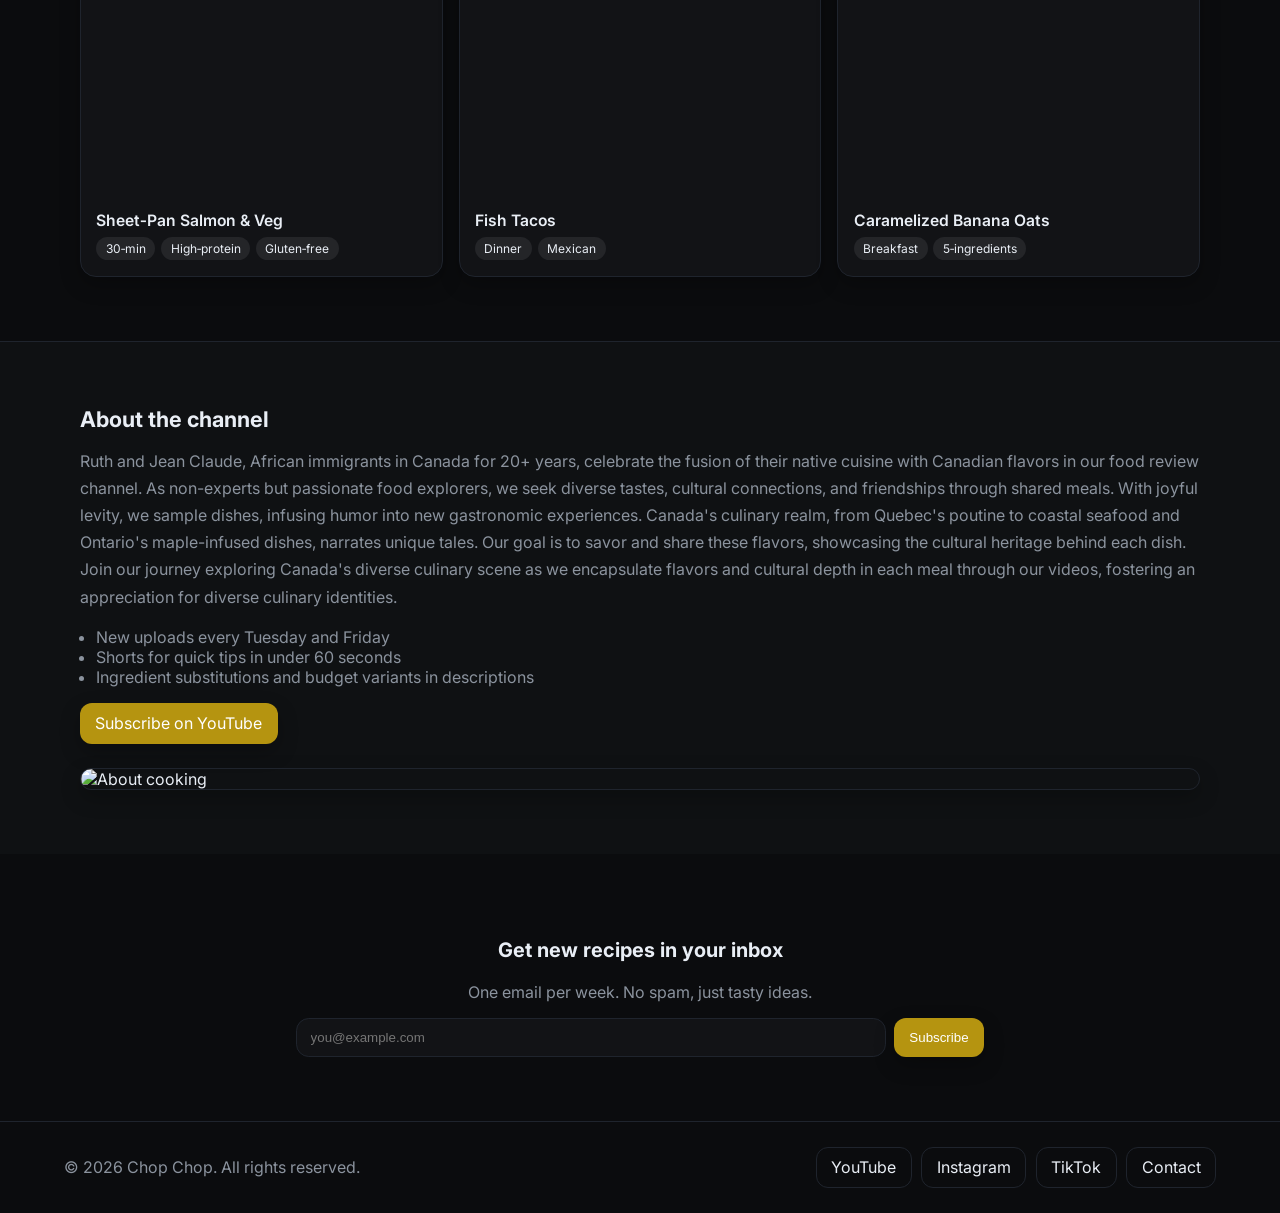
==== commit c6da71cb: "#responsive adjustment" ====
--- a/index.html
+++ b/index.html
@@ -27,7 +27,7 @@
         <a class="scroll-btn" href="articles.html">Articles</a>
         <a class="scroll-btn" href="store.html">Shop</a>
       </nav>
-      <div style="display:flex; gap:.5rem; align-items:center; transform: translateX(-1rem);">
+      <div style="display:flex; gap:.5rem; align-items:center;">
         <button class="btn ghost" id="themeBtn" aria-label="Toggle theme">🌙</button>
         <!--<a class="btn primary" href="https://youtube.com" target="_blank" rel="noreferrer">▶ Watch</a>-->
       </div>
@@ -36,7 +36,7 @@
 
   <main>
     <!-- Hero -->
-    <section id="home" class="section" style="padding-top: 90px;">
+    <section id="home" class="section" style="padding-top:var(--header-height);">
       <div class="container hero">
         <div>
           <span class="badge">New episodes weekly</span>
@@ -178,8 +178,8 @@
 
   <footer>
     <div class="container foot">
-      <p class="muted" style="transform: translateX(0.5rem);">© <span id="year"></span> Chop Chop. All rights reserved.</p>
-      <div style="display:flex; gap:.6rem; flex-wrap:wrap; transform: translateX(0.5rem)">
+      <p class="muted">© <span id="year"></span> Chop Chop. All rights reserved.</p>
+      <div style="display:flex; gap:.6rem; flex-wrap:wrap;">
         <a class="btn ghost" href="https://youtube.com/@ChopChopFoodChannel" target="_blank" rel="noreferrer">YouTube</a>
         <a class="btn ghost" href="https://instagram.com/chopchopfoodchannel" target="_blank" rel="noreferrer">Instagram</a>
         <a class="btn ghost" href="https://tiktok.com/@chopchopfoodchannel" target="_blank" rel="noreferrer">TikTok</a>
--- a/style.css
+++ b/style.css
@@ -207,7 +207,7 @@
          --header-height: 70px;
      }
      html {
-         font-size: 18px; /* adjust to 19px or 20px if you want bigger */
+         font-size: 16px; /* adjust to 19px or 20px if you want bigger */
      }
 
      .card .title {
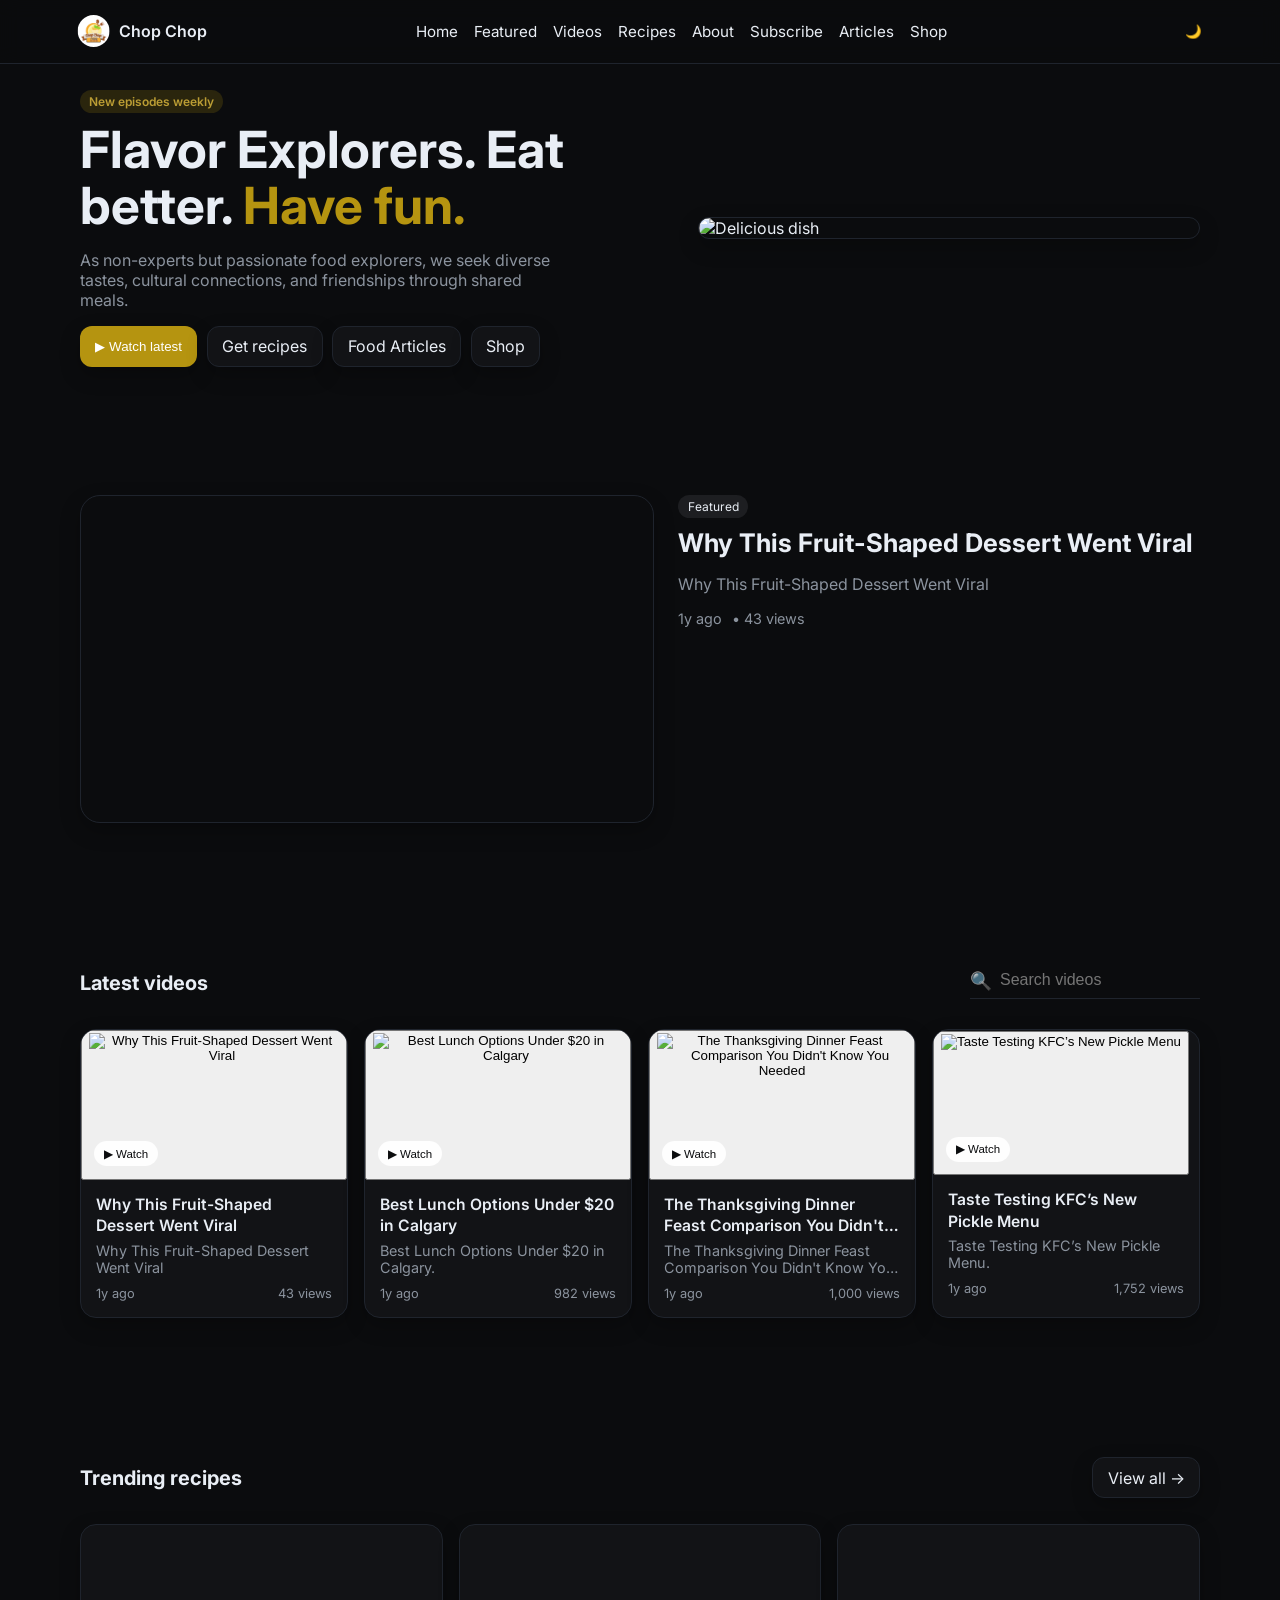
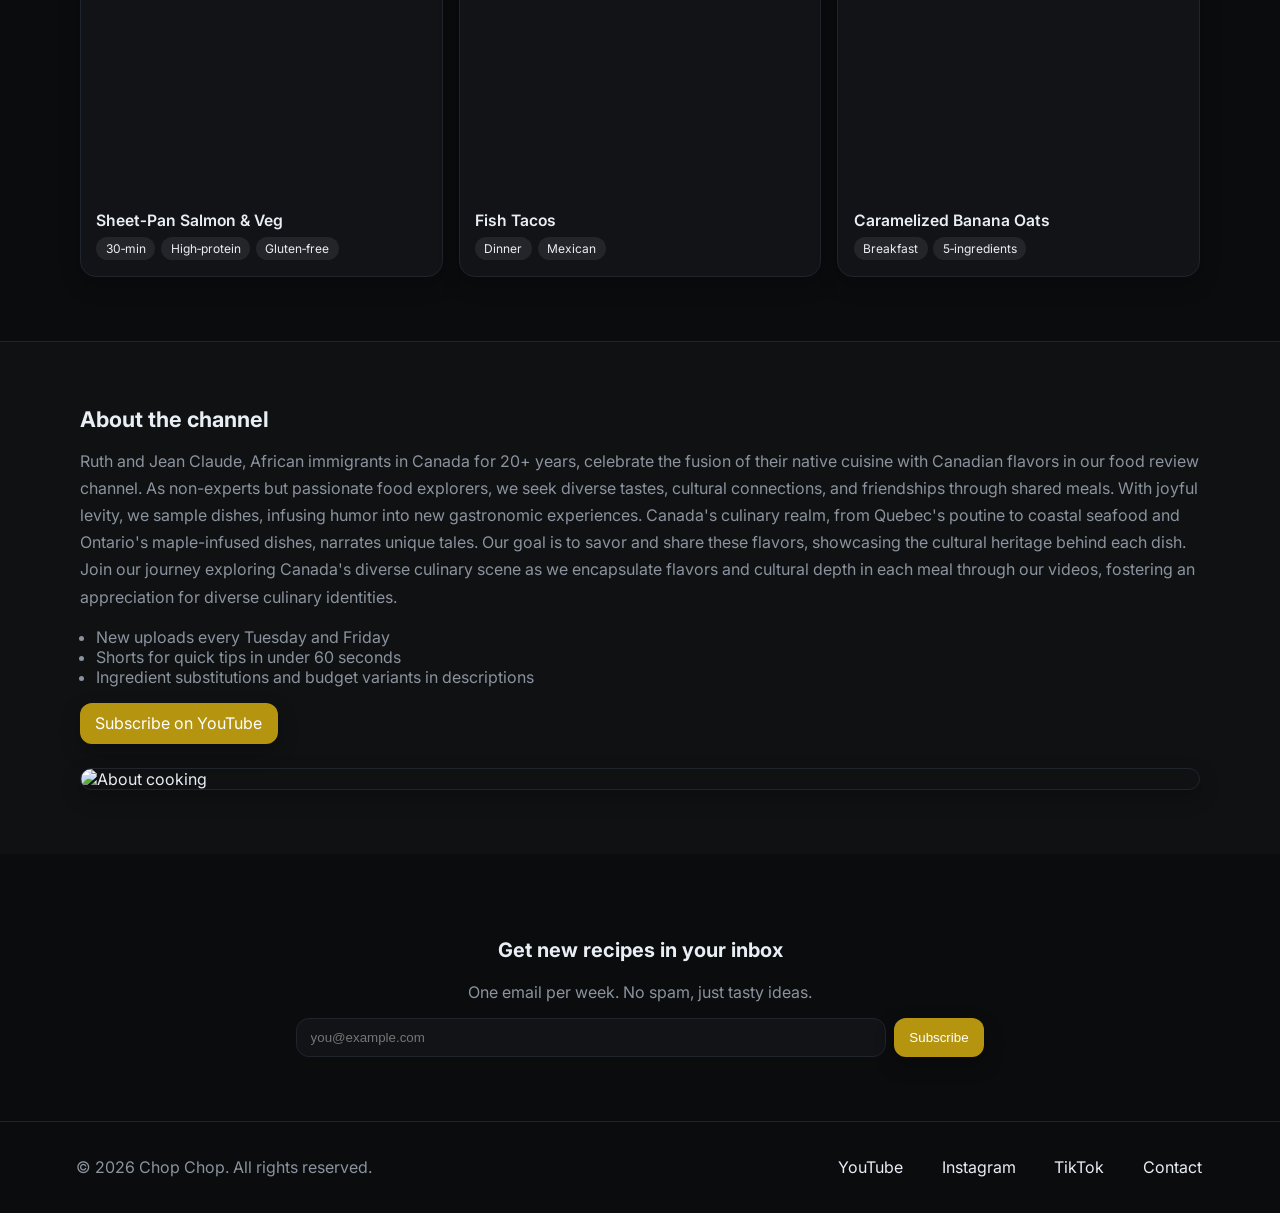
==== commit 9c5b7a13: "#responsive adjustment" ====
--- a/index.html
+++ b/index.html
@@ -178,7 +178,7 @@
 
   <footer>
     <div class="container foot">
-      <p class="muted">© <span id="year"></span> Chop Chop. All rights reserved.</p>
+      <p class="muted">&nbsp;&nbsp;&nbsp;© <span id="year"></span> Chop Chop. All rights reserved.</p>
       <div style="display:flex; gap:.6rem; flex-wrap:wrap;">
         <a class="btn ghost" href="https://youtube.com/@ChopChopFoodChannel" target="_blank" rel="noreferrer">YouTube</a>
         <a class="btn ghost" href="https://instagram.com/chopchopfoodchannel" target="_blank" rel="noreferrer">Instagram</a>
--- a/style.css
+++ b/style.css
@@ -242,3 +242,9 @@
      scroll-behavior: smooth;
      scroll-padding-top: var(--header-height);
  }
+
+ .btn.ghost {
+     border: none;
+     background: none;
+     box-shadow: none;
+ }
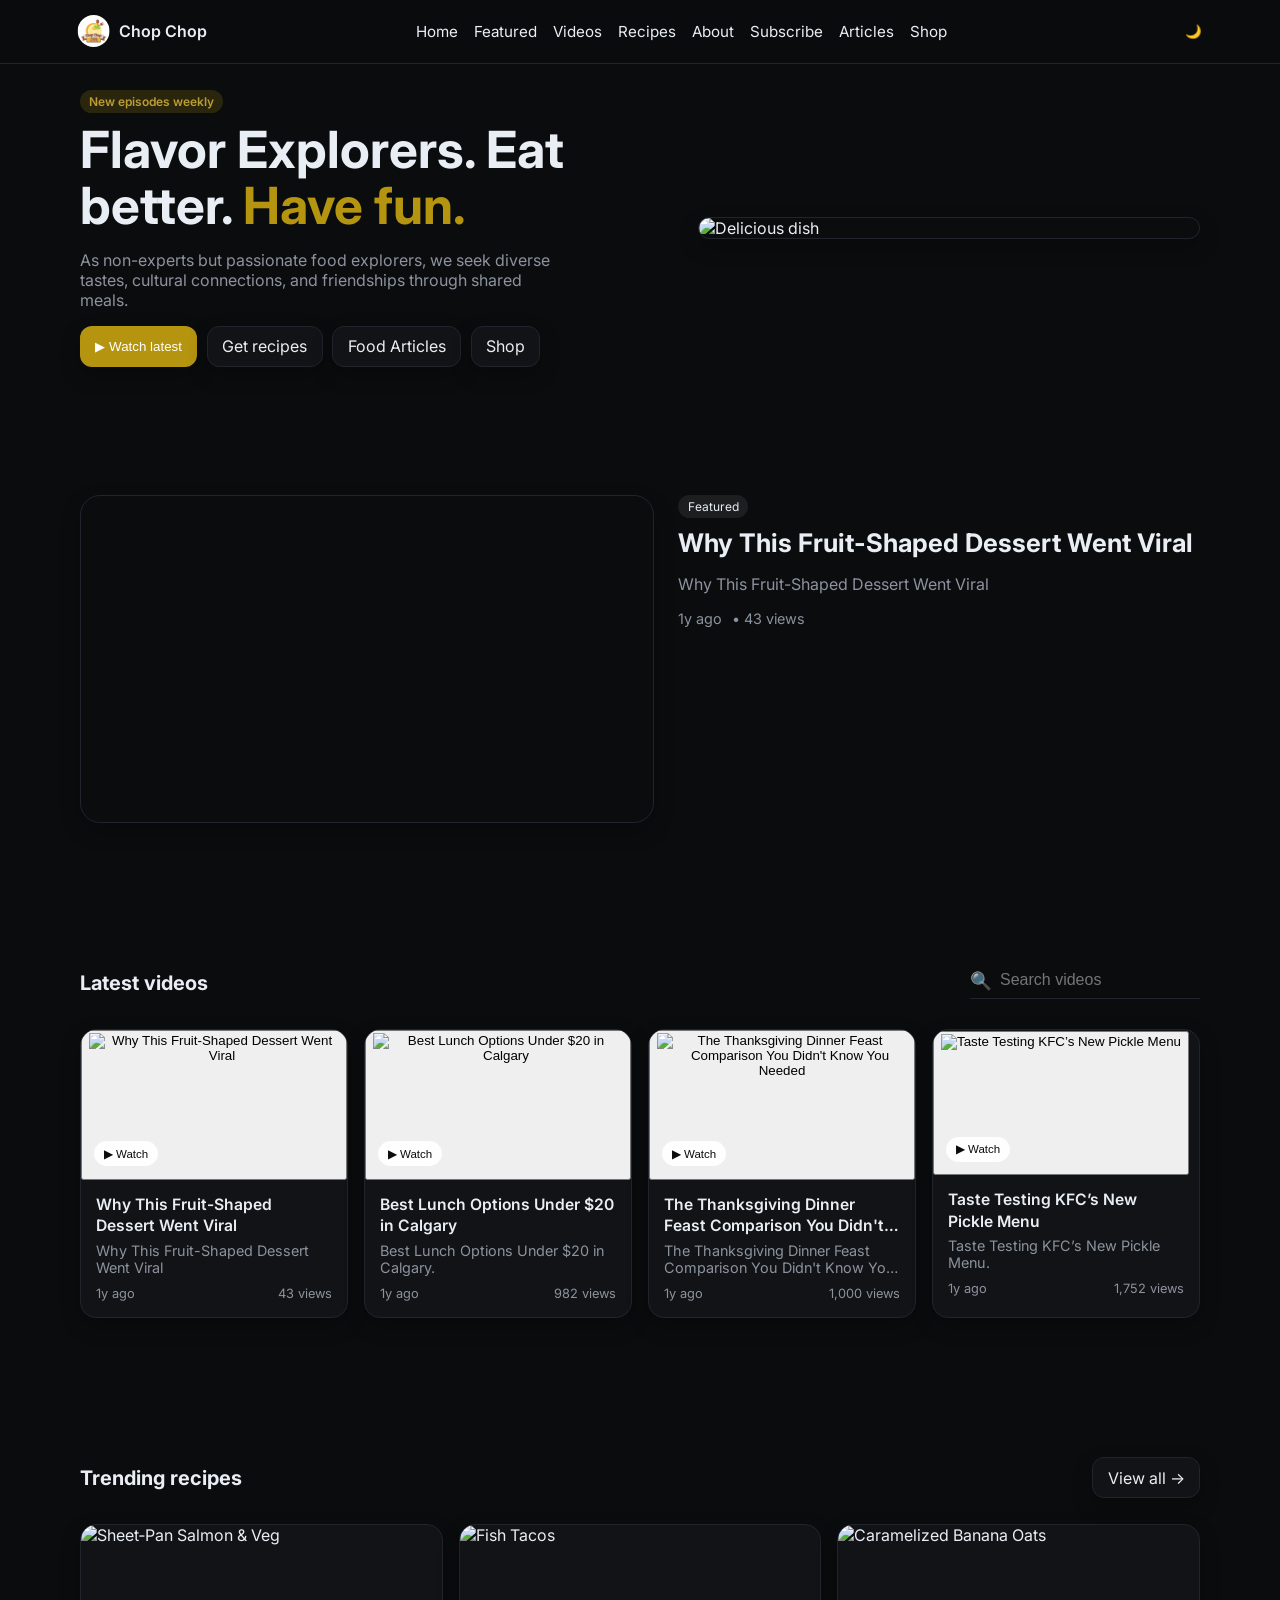
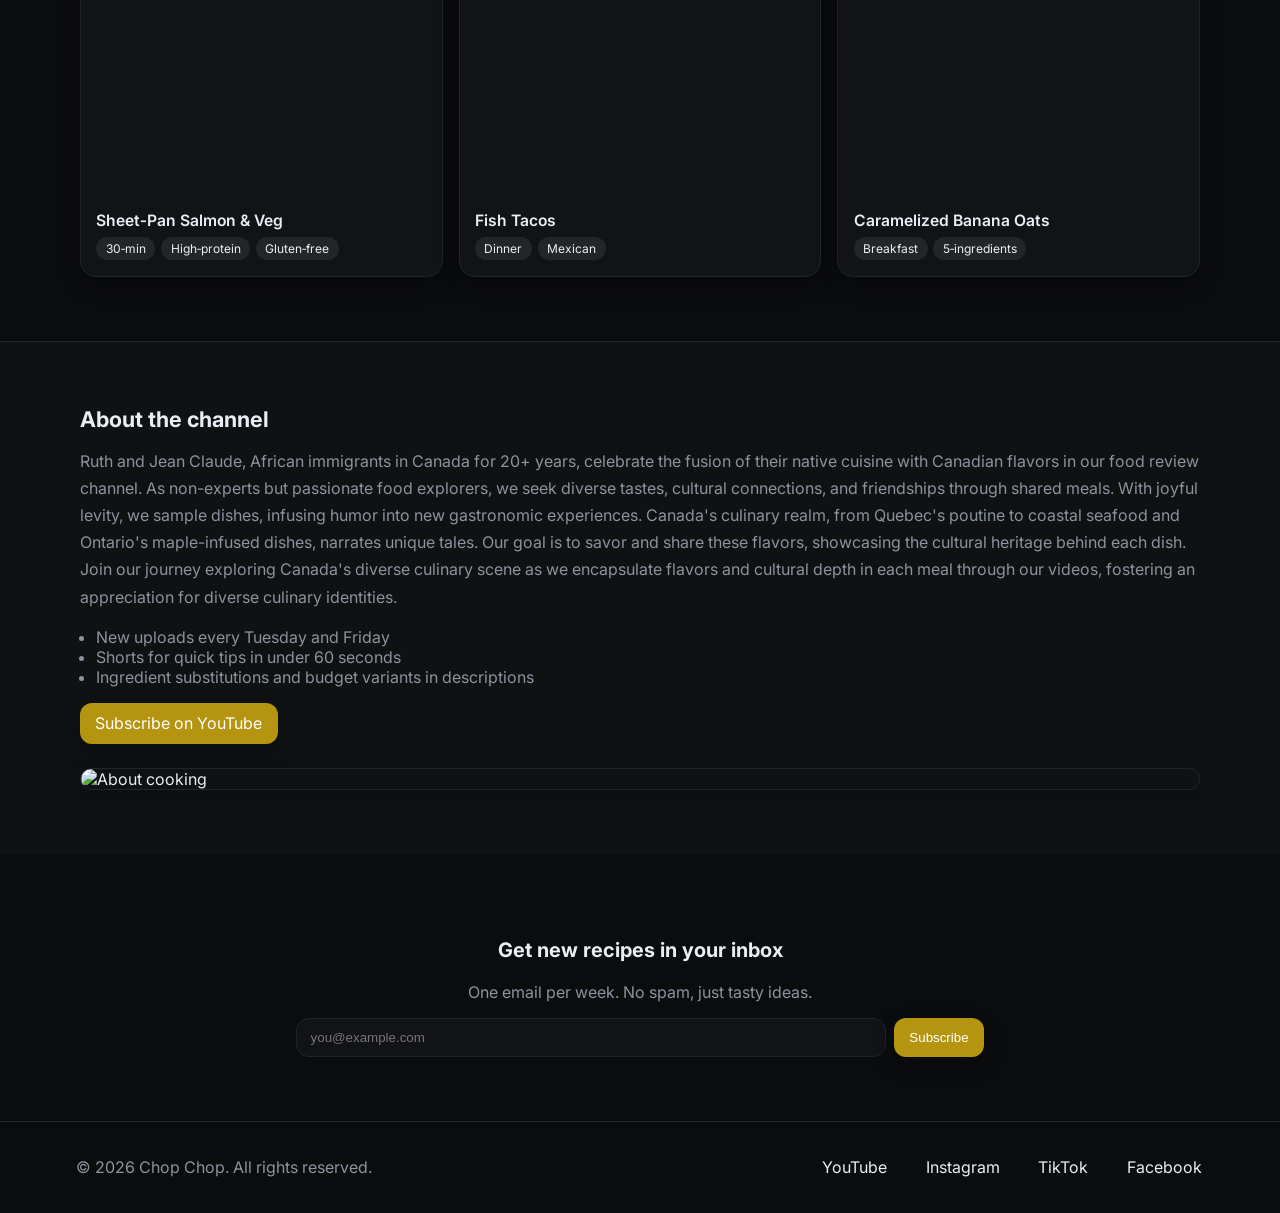
==== commit a8f356af: "#Add Facebook Links and actual articles" ====
--- a/index.html
+++ b/index.html
@@ -152,7 +152,7 @@
           <input type="hidden" name="_autoresponse" value="Thank you for subscribing! We’ll be in touch soon.">
           <button class="btn primary" type="submit">Subscribe</button>
         </form>-->
-        <form id="newsletterForm" action="https://formsubmit.co/jcmarketing001@gmail.com" target="_blank" method="POST" style="display:flex; gap:.5rem; margin-top: 1rem; flex-wrap: wrap;">
+        <form id="newsletterForm" action="https://formsubmit.co/jcndumbi@gmail.com" target="_blank" method="POST" style="display:flex; gap:.5rem; margin-top: 1rem; flex-wrap: wrap;">
 
           <!-- Subscriber Email -->
           <input id="emailInput" name="email" type="email" required
@@ -183,7 +183,8 @@
         <a class="btn ghost" href="https://youtube.com/@ChopChopFoodChannel" target="_blank" rel="noreferrer">YouTube</a>
         <a class="btn ghost" href="https://instagram.com/chopchopfoodchannel" target="_blank" rel="noreferrer">Instagram</a>
         <a class="btn ghost" href="https://tiktok.com/@chopchopfoodchannel" target="_blank" rel="noreferrer">TikTok</a>
-        <a class="btn ghost" href="https://mail.google.com/mail/?view=cm&fs=1&to=jcmarketing001@gmail.com" target="_blank">Contact</a>
+        <a class="btn ghost" href="https://www.facebook.com/chopchopfoodchannel" target="_blank" rel="noreferrer">Facebook</a>
+       <!-- <a class="btn ghost" href="https://mail.google.com/mail/?view=cm&fs=1&to=jcndumbi@gmail.com" target="_blank">Contact</a>-->
       </div>
     </div>
   </footer>
@@ -194,7 +195,7 @@
     const YT_SETTINGS = {
       apiKey: "AIzaSyC3Fn5xWiuq4AZeYokBpB70dAhtaXCj_GI", // ← add your YouTube Data API v3 key
       channelId: "UCRcTuk13dASkymAkdp1Fttw", // ← add your channel ID
-      maxResults: 8,
+      maxResults: 4
     };
 
     // ========== SAMPLE DATA (fallback) ==========
